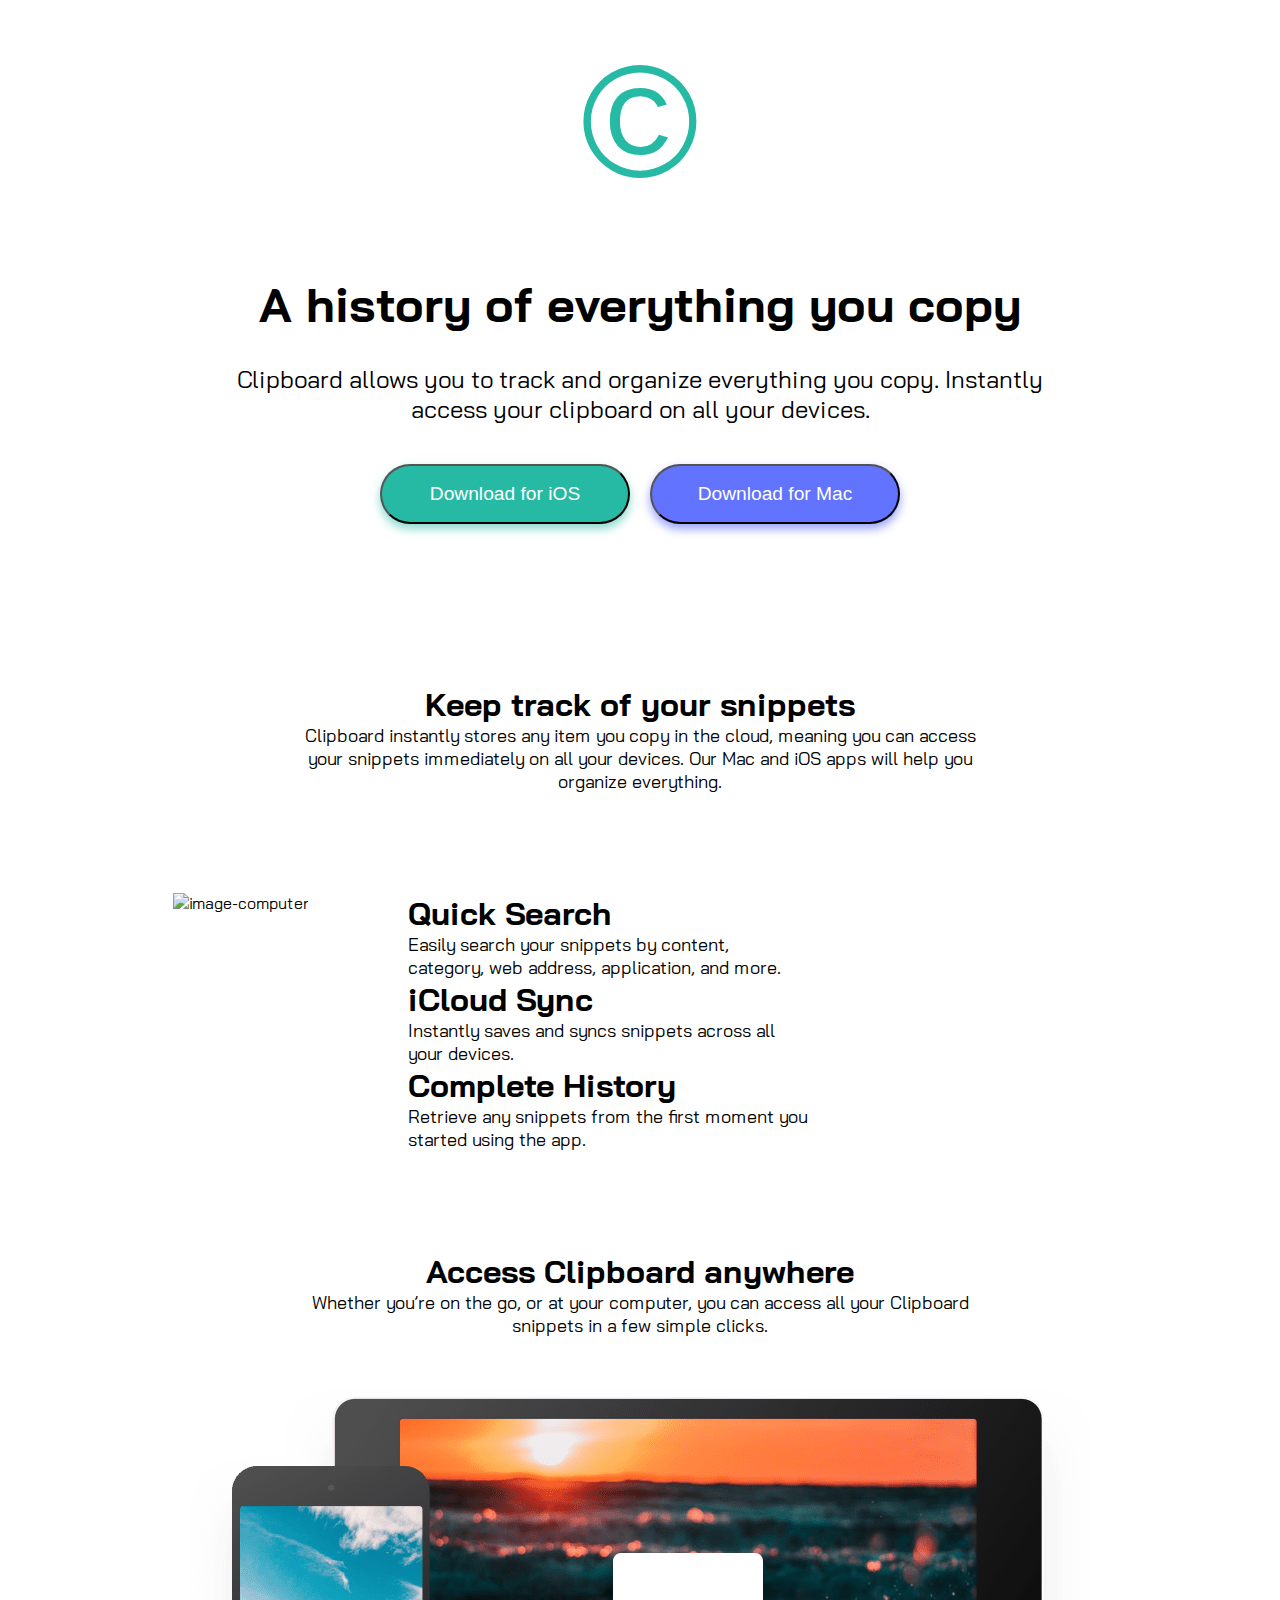
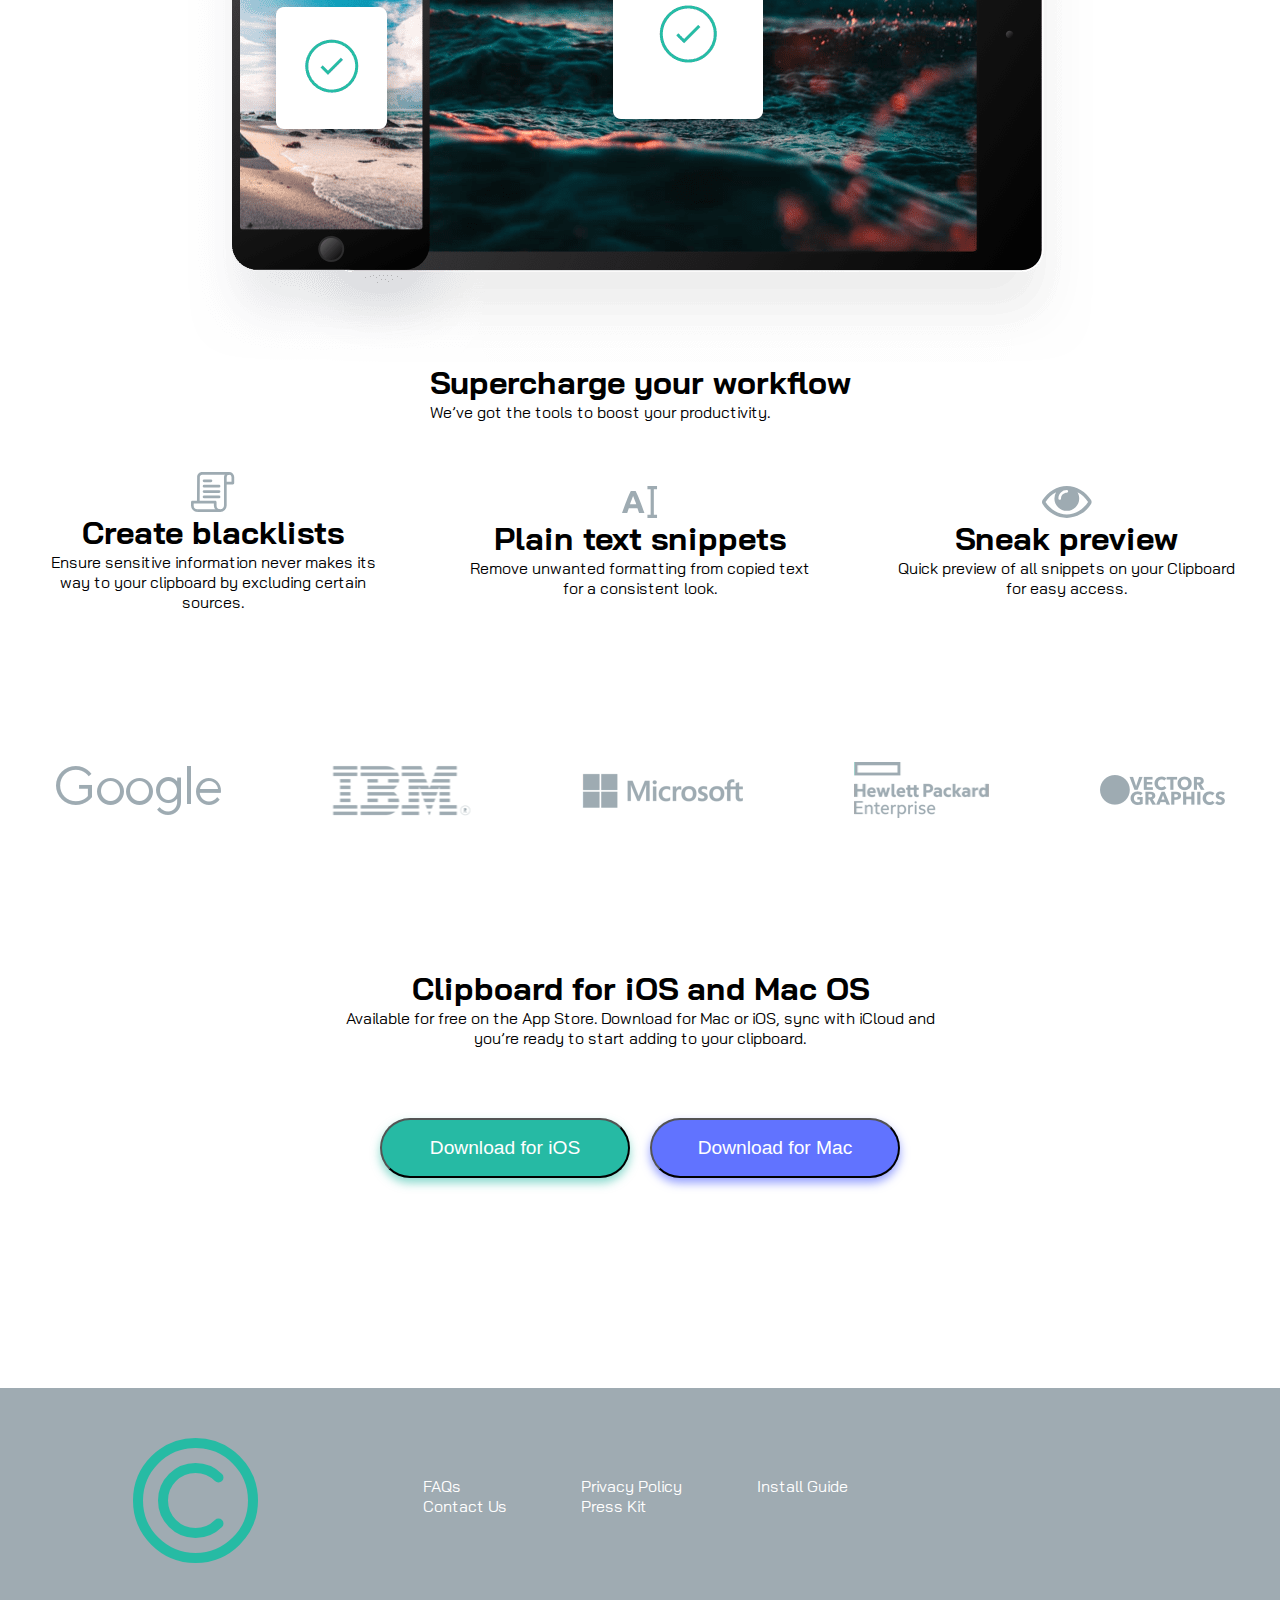
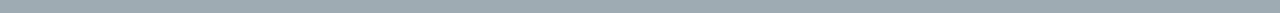
==== index.html @ a0410a32 "Add files via upload" ====
<!DOCTYPE html>
<html lang="en">
<head>
 <meta charset="UTF-8">
 <meta http-equiv="X-UA-Compatible" content="IE=edge">
 <meta name="viewport" content="width=device-width, initial-scale=1.0">
 <link rel="stylesheet" href="clipboard.css">
 <link rel="stylesheet" href="https://cdnjs.cloudflare.com/ajax/libs/font-awesome/6.1.2/css/all.min.css" integrity="sha512-1sCRPdkRXhBV2PBLUdRb4tMg1w2YPf37qatUFeS7zlBy7jJI8Lf4VHwWfZZfpXtYSLy85pkm9GaYVYMfw5BC1A==" crossorigin="anonymous" referrerpolicy="no-referrer" />
 <title>Clipboard Landing page</title>
</head>
<body>
 <!--styling the welcome message-->
 <header>
  <div class="head">
   <span>&copy;</span>
   <h1>A history of everything you copy</h1>
   <p> Clipboard allows you to track and organize everything you 
    copy. Instantly access your clipboard on all your devices.</p>
    <div class="headButton">
    <button class="button1">Download for iOS</button>
    <button class="button2">Download for Mac</button>
    </div>
   </div>
 </header>
 <!--styling the first section-->
 <section class="part1">
<div class="firstText">
 <h1>Keep track of your snippets</h1>
 <p>Clipboard instantly stores any item you copy in the cloud, 
  meaning you can access your snippets immediately on all your 
  devices. Our Mac and iOS apps will help you organize everything.</p>
</div>
<div class="flexbox">
  <img src="images/image-computer.png" alt="image-computer">
  <div class="secText">
   <div>
   <h1>Quick Search</h1>
   <p>Easily search your snippets by content, category, web address, application, and more.</p>
   </div>
   <div>
   <h1>iCloud Sync</h1>
   <p>Instantly saves and syncs snippets across all your devices.</p>
   </div>
   <div>
   <h1>Complete History</h1>
   <p>Retrieve any snippets from the first moment you started using the app.</p>
   </div>
  </div>
</div>
 </section>
 <!--styling the second section-->
 <section class="part2">
  <div class="part2text-1">
   <h1>Access Clipboard anywhere</h1>
   <p>Whether you’re on the go, or at your computer, you can access all your Clipboard 
    snippets in a few simple clicks.</p>
  </div>
    <img src="image-devices.png" alt="image-devices">
   <div class="part2text-2">
    <h1>Supercharge your workflow</h1>
    <p>We’ve got the tools to boost your productivity.</p>
  </div>
 </section>
 <!--styling the third section-->
 <section class="part3">
  <div>
   <img src="icon-blacklist.svg" alt="icon-blacklist">
   <h1>Create blacklists</h1>
   <p>Ensure sensitive information never makes its way to your clipboard by excluding certain sources.</p>
  </div>

  <div>
   <img src="icon-text.svg" alt="icon-text">
   <h1>Plain text snippets</h1>
   <p>Remove unwanted formatting from copied text for a consistent look.</p>
  </div>

  <div>
   <img src="icon-preview.svg" alt="icon-preview">
   <h1>Sneak preview</h1>
   <p>Quick preview of all snippets on your Clipboard for easy access.</p>
  </div>
 </section>
 <section class="part4">
  <img class="partner" src="logo-google.png" alt="logo-google">
  <img class="partner" src="logo-ibm.png" alt="logo-ibm">
  <img class="partner" src="logo-microsoft.png" alt="logo-microsoft">
  <img class="partner" src="logo-hp.png" alt="logo-hp">
  <img class="partner" src="logo-vector-graphics.png" alt="logo-vector-graphics">
 </section>
 <section class="part5">
  <h1>Clipboard for iOS and Mac OS
  </h1>
  <p> Available for free on the App Store. Download for Mac or iOS, sync with iCloud 
   and you’re ready to start adding to your clipboard.</p>
   <div class="headButton">
   <button class="button1">Download for iOS</button>
   <button class="button2">Download for Mac</button>
   </div>
 </section>
 <footer>
   <img src="logo.svg" alt="logo">
   <div class="footerNavLink">
     <a> FAQs</a>
     <a> Contact Us</a>
     <a> Privacy Policy</a>
     <a> Press Kit</a>
     <a> Install Guide</a>
   </div>
   <div class="social_link">
    <div><i class="fa-brands fa-facebook-f"></i></div>
    <div><i class="fa-brands fa-twitter"></i></div>
    <div><i class="fa-brands fa-instagram"></i></div>
   </div>
 </footer>
</body>
</html>
---- clipboard.css ----
@import url('https://fonts.googleapis.com/css2?family=Bai+Jamjuree&family=Open+Sans&family=Poppins&family=Rubik&family=Ubuntu&display=swap');
*{
 margin: 0;
 padding: 0;
 box-sizing: border-box;
}
body{
 font-family: 'Bai Jamjuree', sans-serif;
}
.head{
 width: 100%;
 display: flex;
 flex-direction: column;
 justify-content: center;
 align-items: center;
 background: url(images/bg-header-desktop.png);
 background-repeat: no-repeat;
 background-position: center;
 background-size: cover;
 background-attachment: scroll;
}
.head span{
 font-family: sans-serif;
 font-weight: 100;
 margin: 30px;
 font-size: 10rem;
 color: hsl(171, 66%, 44%);
}
.head h1{
 margin: 30px;
 font-size: 18px;
 font-size: 3rem;
 font-weight: 900;
}
.head p{
 width: 850px;
 font-size: 1.5rem;
 text-align: center;
}
.headButton{
 display: flex;
 justify-content: space-between;
}
.headButton button{
 width: 250px;
 font-size: 1.2rem;
 border-radius: 30px;
 margin:10px;
 margin-top: 40px;
 height: 60px;
 color: white;
}
button:hover{
    cursor: pointer;
    transform: scale(1.1,1.1);
    transition: 200ms linear;
}
.button1{
 background: hsl(171, 66%, 44%);
 box-shadow: 0 5px 10px hsla(171, 66%, 44%, 0.534);
}
.button2{
 background: hsl(233, 100%, 69%);
 box-shadow: 0 5px 10px hsla(233, 100%, 69%, 0.664);
}
.part1{
 margin-top: 150px;
}
.firstText{
 display: flex;
 flex-direction: column;
 justify-content: center;
 align-items: center;
}
.firstText p{
 width: 700px;
 font-size: 18px;
 text-align: center;
}
.flexbox{
width: 100%;
 margin-top: 100px;
 display: flex;
justify-content: center;
}
.flexbox img{
 align-self: flex-start;
 margin-right: 100px;
}
.secText{
 margin-right: 300px;
 display: flex;
 flex-direction: column;
 justify-content: space-around;
}
.secText p{
 width: 400px;
 font-size: 18px;
 text-align: left;
}
.part2{
 margin-top: 100px;
 display: flex;
 flex-direction: column;
 justify-content:center;
 align-items: center;
}
.part2text-1{
 display: flex;
 flex-direction: column;
 justify-content: center;
 align-items: center;
 margin-bottom: 50px;
}
.part2text-1 p{
 width: 700px;
 font-size: 18px;
 text-align: center;
}
.part3{
 margin-top: 50px;
 display: flex;
 justify-content: space-around;
 flex-basis: 33.33333%;
}
.part3 div{
 display: flex;
 flex-direction: column;
 justify-content: center;
 align-items: center;
}
.part3 div:hover{
    cursor: pointer;
    transform: scale(1.1,1.1);
    transition: 100ms linear;
}
.part3 p{
 width: 350px;
 text-align: center;
}
.part4{
 margin-top: 150px;
 display: flex;
 justify-content: space-around;
 align-items: center;
 flex-basis: 20%;
}
.partner:hover{
    cursor: pointer;
    transform: scale(1.1,1.1);
    transition: 100ms linear;
}
.part5{
 margin-top: 150px;
 margin-bottom: 200px;
 display: flex;
 flex-direction: column;
 justify-content: space-around;
 align-items: center;
}
.part5 p{
 text-align: center;
 width: 600px;
 margin-bottom: 30px;
}
footer{
 width: 100%;
 background:  hsl(201, 11%, 66%);
 display: flex;
 padding: 50px;
 justify-content: space-around;
 align-items: center;
 color: white;
}
.footerNavLink{
 width: 500px;
 height: 50px;
 display: flex;
 flex-direction: column;
 flex-wrap: wrap;
}
a:hover{
    cursor: pointer;
}
.social_link{
 font-size: 2rem;
 display: flex;
 justify-content: space-around;
 align-items: center;
}
.social_link div{
 margin: 10px;
}
i:hover{
    cursor: pointer;
    transform: scale(1.1,1.1);
    transition: 100ms linear;
}
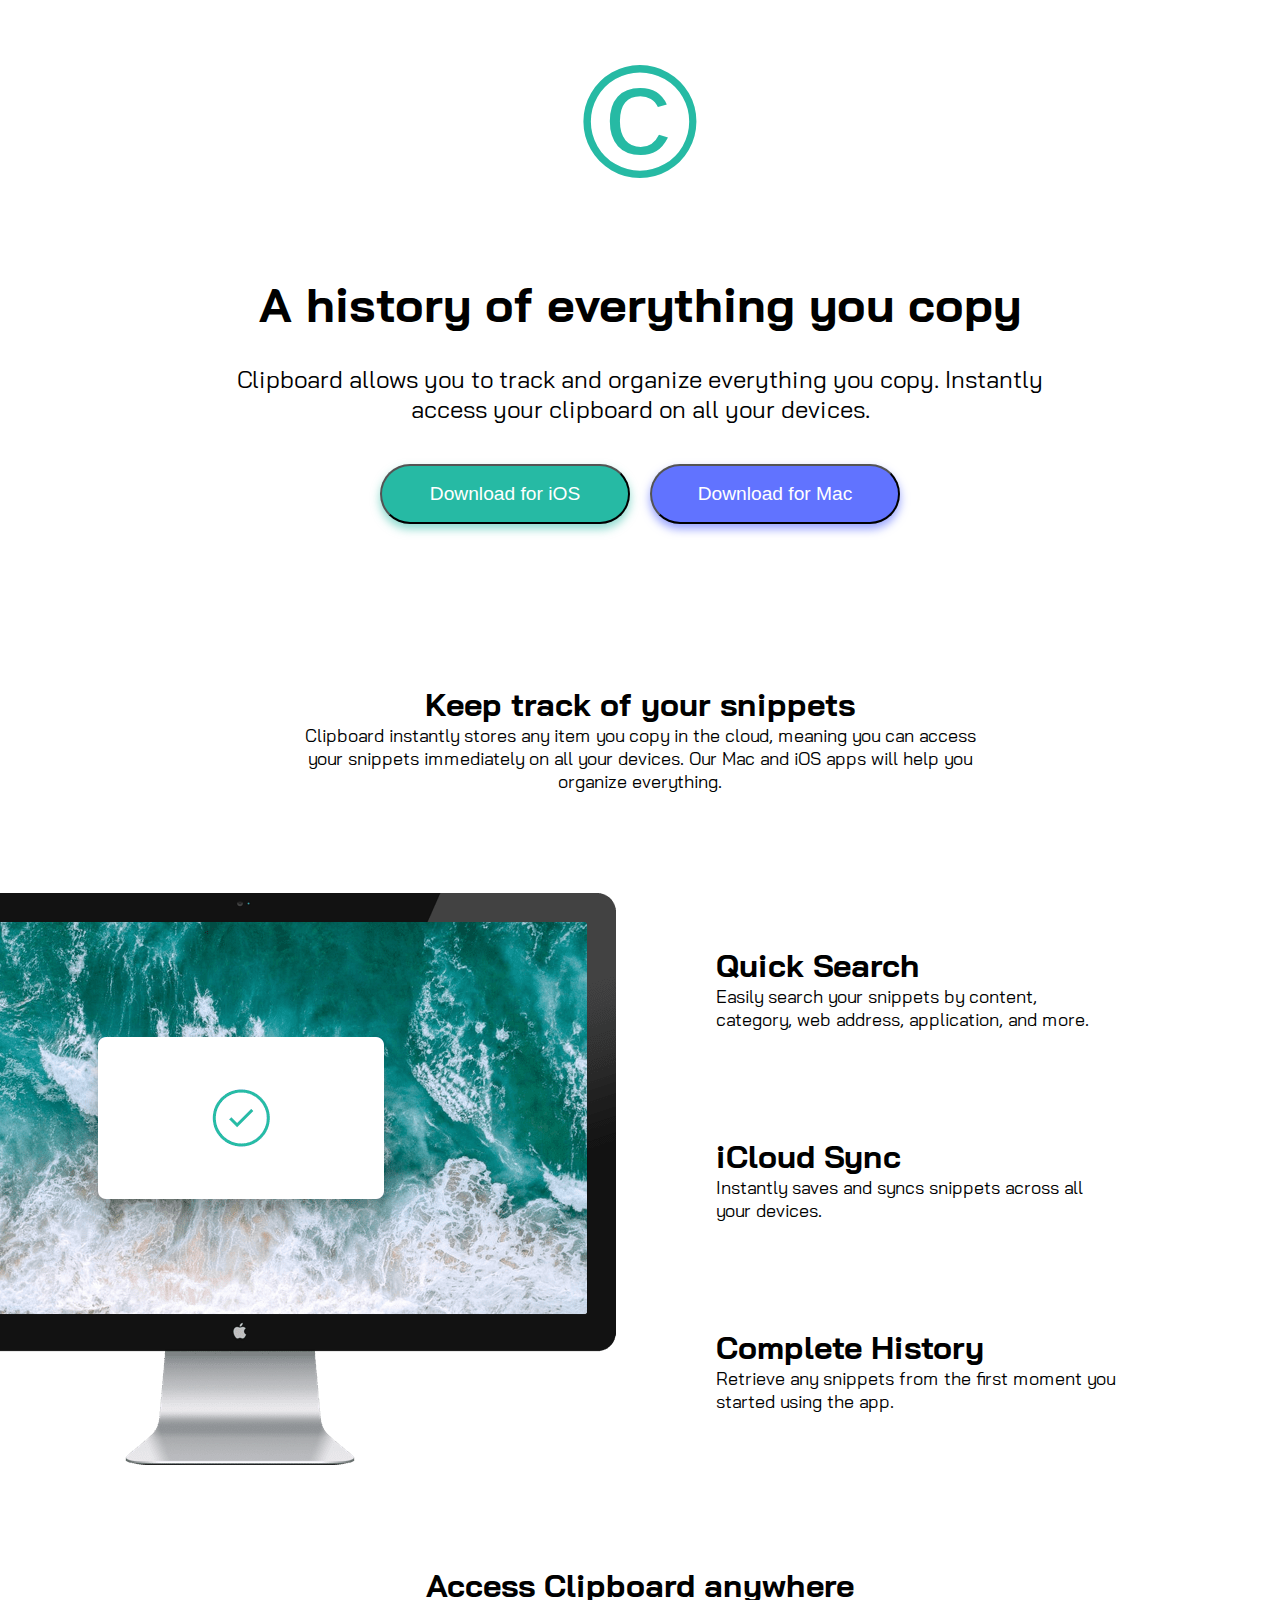
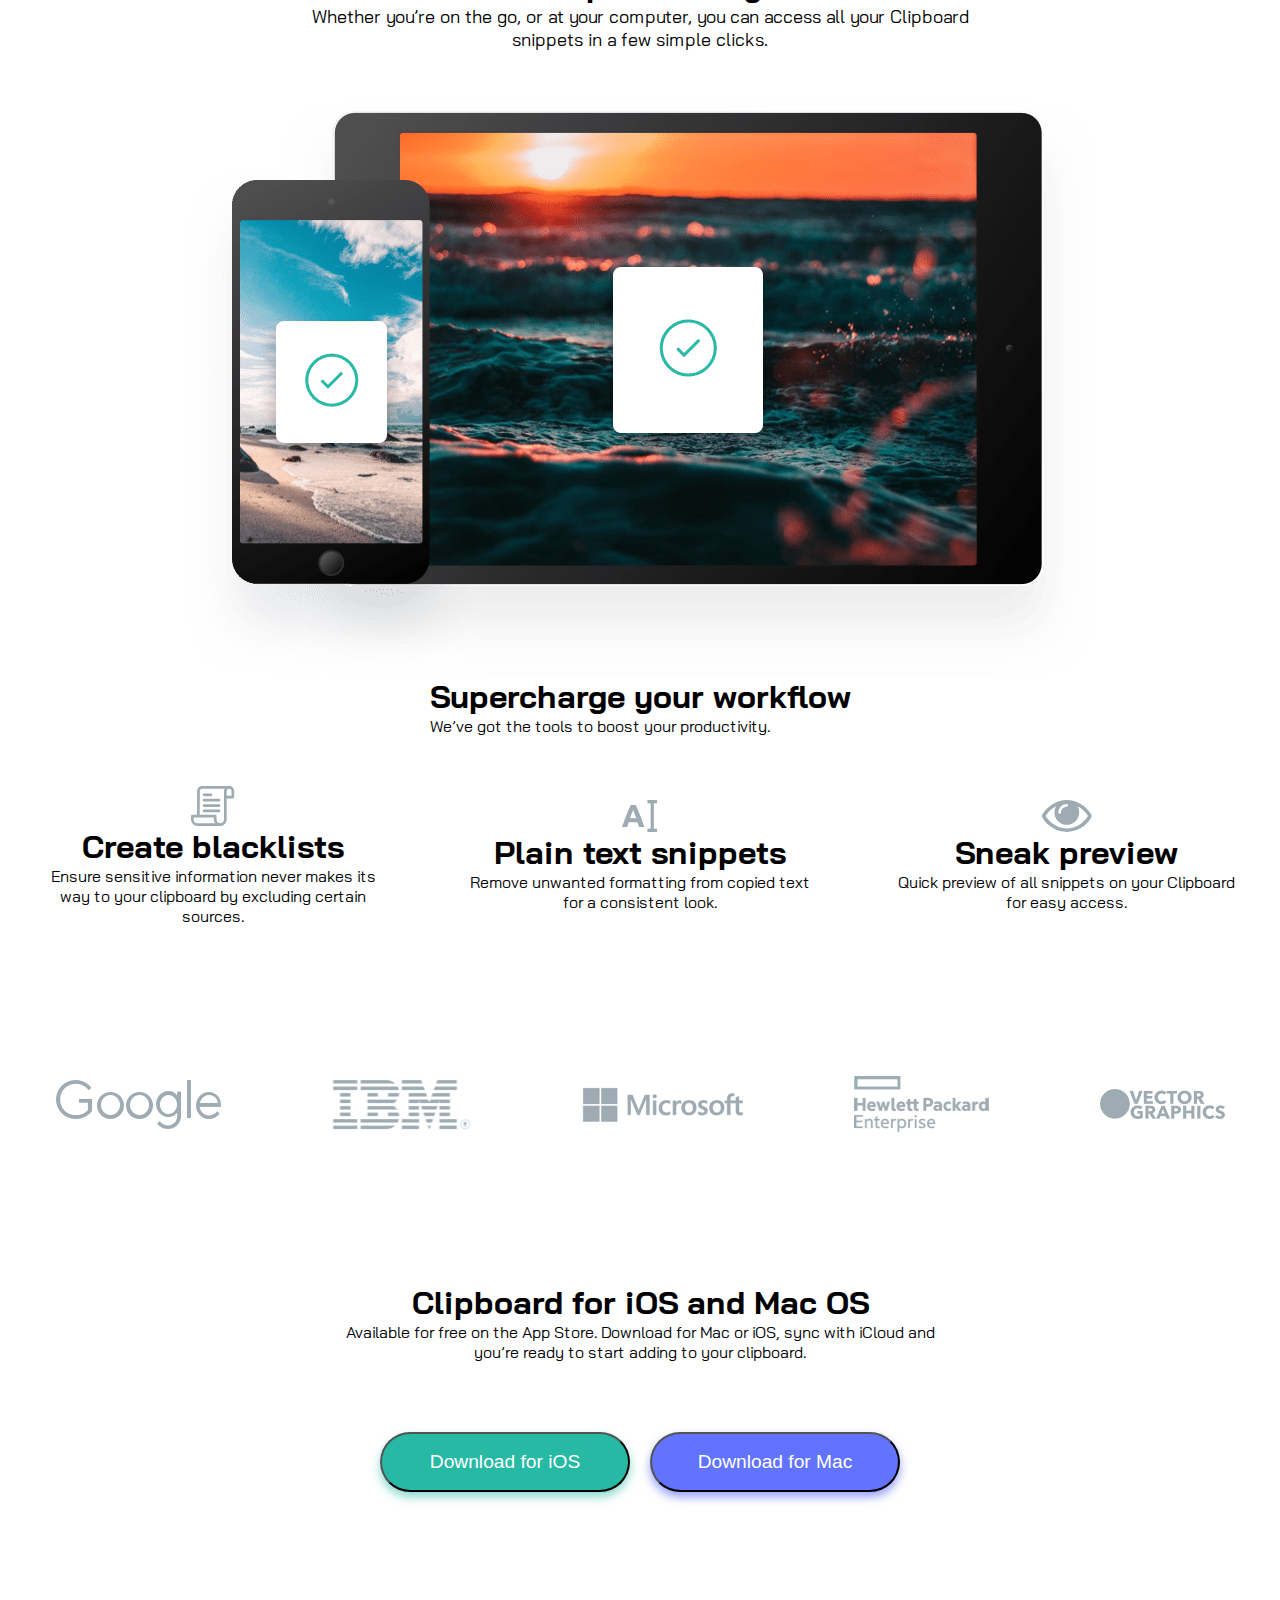
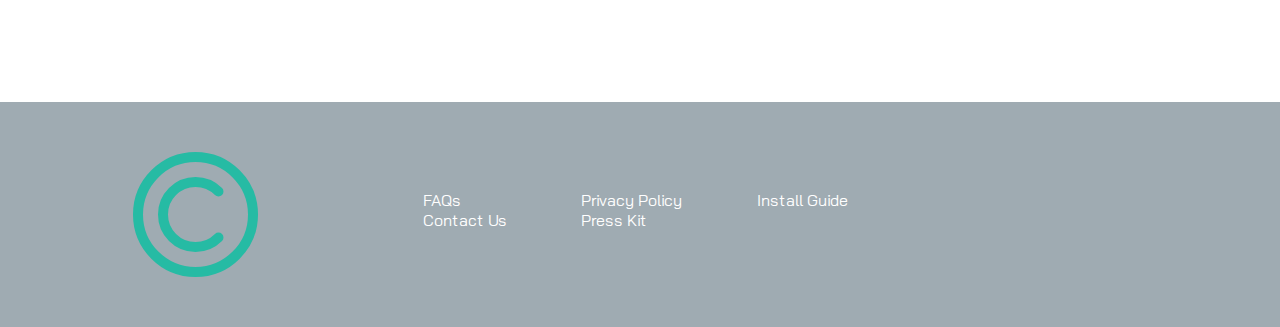
==== commit df89de91: "Update index.html" ====
--- a/index.html
+++ b/index.html
@@ -4,7 +4,7 @@
  <meta charset="UTF-8">
  <meta http-equiv="X-UA-Compatible" content="IE=edge">
  <meta name="viewport" content="width=device-width, initial-scale=1.0">
- <link rel="stylesheet" href="clipboard.css">
+ <link rel="stylesheet" href="styles.css">
  <link rel="stylesheet" href="https://cdnjs.cloudflare.com/ajax/libs/font-awesome/6.1.2/css/all.min.css" integrity="sha512-1sCRPdkRXhBV2PBLUdRb4tMg1w2YPf37qatUFeS7zlBy7jJI8Lf4VHwWfZZfpXtYSLy85pkm9GaYVYMfw5BC1A==" crossorigin="anonymous" referrerpolicy="no-referrer" />
  <title>Clipboard Landing page</title>
 </head>
@@ -31,7 +31,7 @@
   devices. Our Mac and iOS apps will help you organize everything.</p>
 </div>
 <div class="flexbox">
-  <img src="images/image-computer.png" alt="image-computer">
+  <img src="image-computer.png" alt="image-computer">
   <div class="secText">
    <div>
    <h1>Quick Search</h1>
@@ -114,4 +114,4 @@
    </div>
  </footer>
 </body>
-</html>+</html>
--- a/styles.css
+++ b/styles.css
@@ -0,0 +1,198 @@
+@import url('https://fonts.googleapis.com/css2?family=Bai+Jamjuree&family=Open+Sans&family=Poppins&family=Rubik&family=Ubuntu&display=swap');
+*{
+ margin: 0;
+ padding: 0;
+ box-sizing: border-box;
+}
+body{
+ font-family: 'Bai Jamjuree', sans-serif;
+}
+.head{
+ width: 100%;
+ display: flex;
+ flex-direction: column;
+ justify-content: center;
+ align-items: center;
+ background: url(images/bg-header-desktop.png);
+ background-repeat: no-repeat;
+ background-position: center;
+ background-size: cover;
+ background-attachment: scroll;
+}
+.head span{
+ font-family: sans-serif;
+ font-weight: 100;
+ margin: 30px;
+ font-size: 10rem;
+ color: hsl(171, 66%, 44%);
+}
+.head h1{
+ margin: 30px;
+ font-size: 18px;
+ font-size: 3rem;
+ font-weight: 900;
+}
+.head p{
+ width: 850px;
+ font-size: 1.5rem;
+ text-align: center;
+}
+.headButton{
+ display: flex;
+ justify-content: space-between;
+}
+.headButton button{
+ width: 250px;
+ font-size: 1.2rem;
+ border-radius: 30px;
+ margin:10px;
+ margin-top: 40px;
+ height: 60px;
+ color: white;
+}
+button:hover{
+    cursor: pointer;
+    transform: scale(1.1,1.1);
+    transition: 200ms linear;
+}
+.button1{
+ background: hsl(171, 66%, 44%);
+ box-shadow: 0 5px 10px hsla(171, 66%, 44%, 0.534);
+}
+.button2{
+ background: hsl(233, 100%, 69%);
+ box-shadow: 0 5px 10px hsla(233, 100%, 69%, 0.664);
+}
+.part1{
+ margin-top: 150px;
+}
+.firstText{
+ display: flex;
+ flex-direction: column;
+ justify-content: center;
+ align-items: center;
+}
+.firstText p{
+ width: 700px;
+ font-size: 18px;
+ text-align: center;
+}
+.flexbox{
+width: 100%;
+ margin-top: 100px;
+ display: flex;
+justify-content: center;
+}
+.flexbox img{
+ align-self: flex-start;
+ margin-right: 100px;
+}
+.secText{
+ margin-right: 300px;
+ display: flex;
+ flex-direction: column;
+ justify-content: space-around;
+}
+.secText p{
+ width: 400px;
+ font-size: 18px;
+ text-align: left;
+}
+.part2{
+ margin-top: 100px;
+ display: flex;
+ flex-direction: column;
+ justify-content:center;
+ align-items: center;
+}
+.part2text-1{
+ display: flex;
+ flex-direction: column;
+ justify-content: center;
+ align-items: center;
+ margin-bottom: 50px;
+}
+.part2text-1 p{
+ width: 700px;
+ font-size: 18px;
+ text-align: center;
+}
+.part3{
+ margin-top: 50px;
+ display: flex;
+ justify-content: space-around;
+ flex-basis: 33.33333%;
+}
+.part3 div{
+ display: flex;
+ flex-direction: column;
+ justify-content: center;
+ align-items: center;
+}
+.part3 div:hover{
+    cursor: pointer;
+    transform: scale(1.1,1.1);
+    transition: 100ms linear;
+}
+.part3 p{
+ width: 350px;
+ text-align: center;
+}
+.part4{
+ margin-top: 150px;
+ display: flex;
+ justify-content: space-around;
+ align-items: center;
+ flex-basis: 20%;
+}
+.partner:hover{
+    cursor: pointer;
+    transform: scale(1.1,1.1);
+    transition: 100ms linear;
+}
+.part5{
+ margin-top: 150px;
+ margin-bottom: 200px;
+ display: flex;
+ flex-direction: column;
+ justify-content: space-around;
+ align-items: center;
+}
+.part5 p{
+ text-align: center;
+ width: 600px;
+ margin-bottom: 30px;
+}
+footer{
+ width: 100%;
+ background:  hsl(201, 11%, 66%);
+ display: flex;
+ padding: 50px;
+ justify-content: space-around;
+ align-items: center;
+ color: white;
+}
+.footerNavLink{
+ width: 500px;
+ height: 50px;
+ display: flex;
+ flex-direction: column;
+ flex-wrap: wrap;
+}
+a:hover{
+    cursor: pointer;
+}
+.social_link{
+ font-size: 2rem;
+ display: flex;
+ justify-content: space-around;
+ align-items: center;
+}
+.social_link div{
+ margin: 10px;
+}
+i:hover{
+    cursor: pointer;
+    transform: scale(1.1,1.1);
+    transition: 100ms linear;
+}